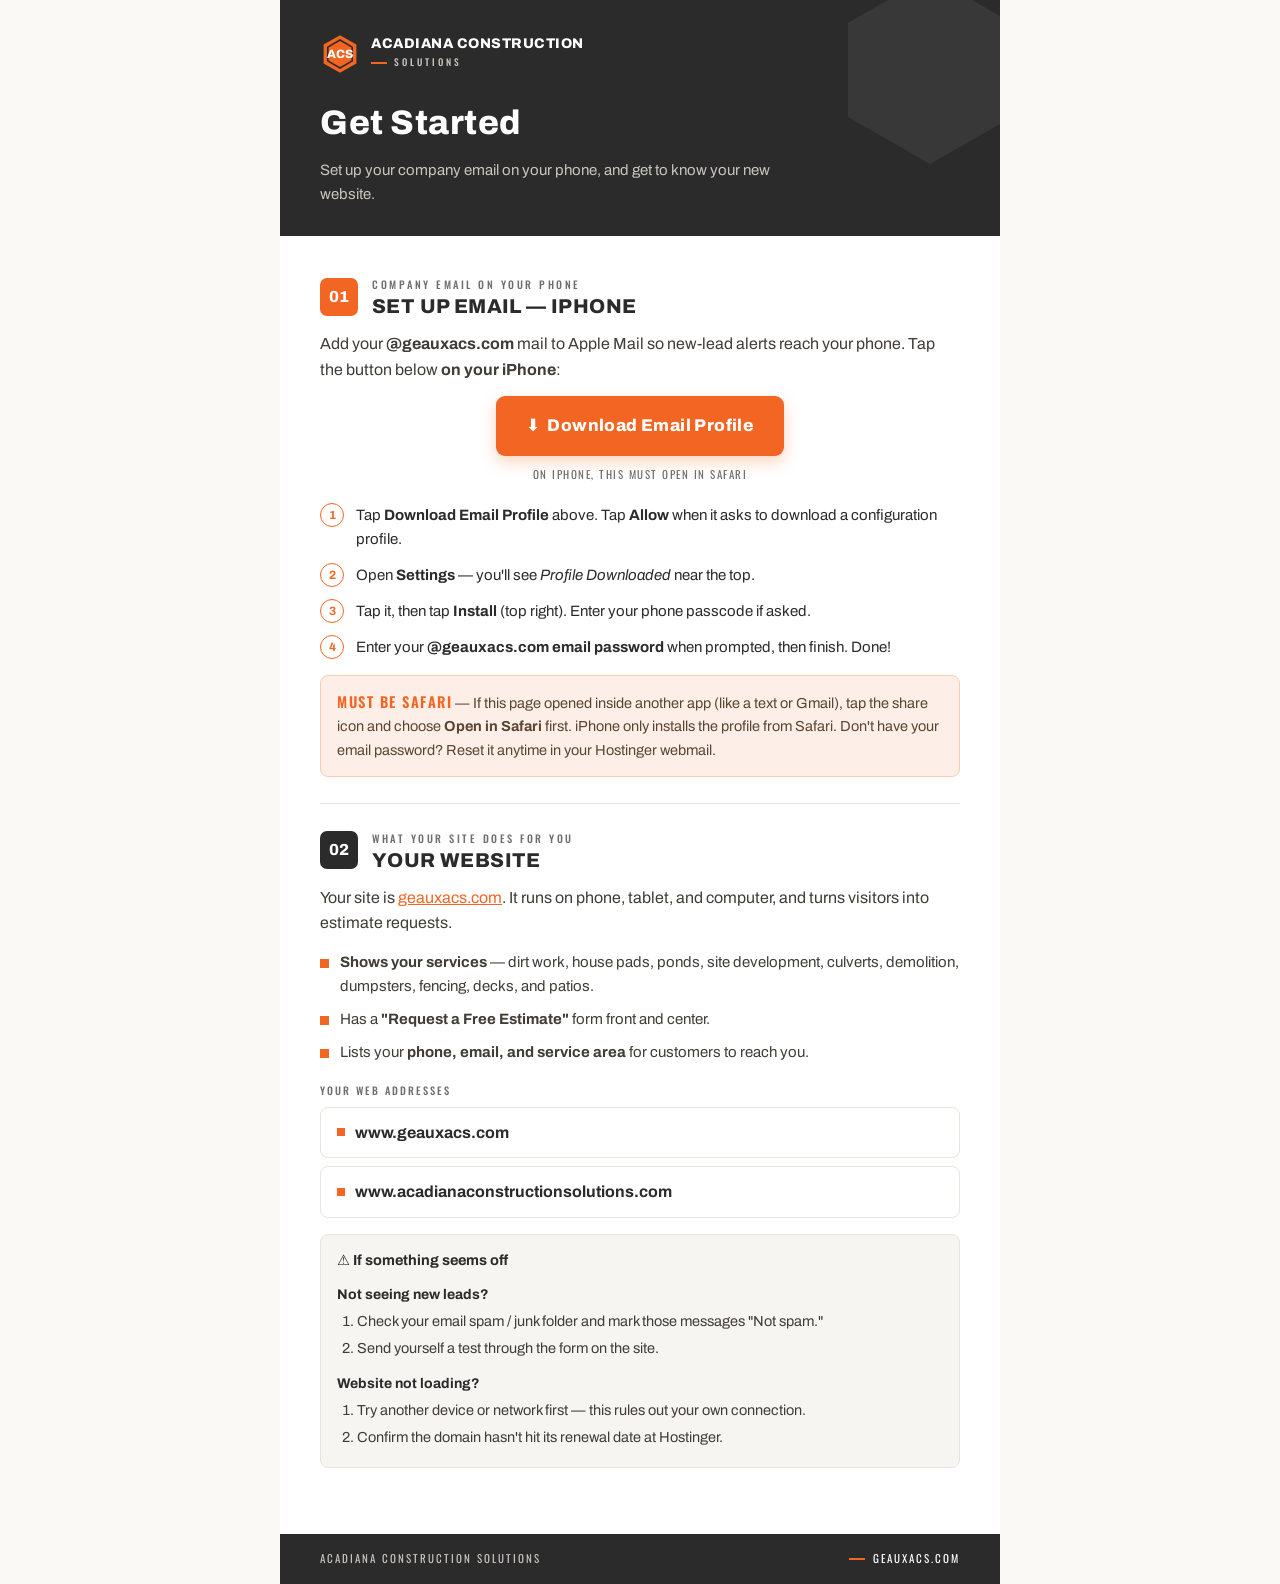
==== get-started/index.html @ 0e59ebaf "Add hosted Get Started page at /get-started Public-safe onboarding page so the customer can open it " ====
<!DOCTYPE html>
<html lang="en">
<head>
<meta charset="utf-8">
<meta name="viewport" content="width=device-width, initial-scale=1.0">
<meta name="robots" content="noindex">
<title>ACS — Get Started</title>
<link rel="preconnect" href="https://fonts.googleapis.com">
<link rel="preconnect" href="https://fonts.gstatic.com" crossorigin>
<link href="https://fonts.googleapis.com/css2?family=Archivo:wght@400;500;600;700;800&family=Oswald:wght@500;600&display=swap" rel="stylesheet">
<style>
  :root{
    --charcoal:#2B2B2B; --steel:#6E6E6E; --concrete:#C9C6BF; --orange:#F26522;
    --bg:#faf9f5; --surface:#ffffff; --line:#e7e4dd; --ink:#2B2B2B; --muted:#6E6E6E;
    --tip:#fdefe7; --tip-line:#f6cdb4;
    --sans:'Archivo','Segoe UI',system-ui,sans-serif;
    --label:'Oswald','Arial Narrow',sans-serif;
  }
  *{margin:0;padding:0;box-sizing:border-box;}
  body{background:var(--bg);color:var(--ink);font-family:var(--sans);line-height:1.6;-webkit-font-smoothing:antialiased;}
  .sheet{max-width:720px;margin:0 auto;background:var(--surface);min-height:100vh;}
  a{color:var(--orange);}

  .head{background:var(--charcoal);color:#fff;padding:34px 40px 30px;position:relative;overflow:hidden;}
  .head .hexwm{position:absolute;right:-30px;top:-30px;width:200px;height:200px;opacity:.06;}
  .brandrow{display:flex;align-items:center;gap:11px;margin-bottom:22px;}
  .brandrow svg.logo{width:40px;height:40px;display:block;}
  .brandrow .bn{font-family:var(--sans);font-weight:800;font-size:14px;letter-spacing:.5px;text-transform:uppercase;line-height:1;}
  .brandrow .bs{display:flex;align-items:center;gap:7px;font-family:var(--label);font-weight:500;font-size:9.5px;letter-spacing:3px;text-transform:uppercase;color:var(--concrete);margin-top:4px;}
  .brandrow .bs::before{content:"";width:16px;height:2px;background:var(--orange);}
  h1{font-family:var(--sans);font-weight:800;font-size:34px;letter-spacing:.5px;margin-bottom:8px;}
  .head p{color:var(--concrete);font-size:15px;max-width:52ch;}

  .body{padding:14px 40px 40px;}
  section{padding:26px 0;border-bottom:1px solid var(--line);}
  section:last-child{border-bottom:none;}
  .sec-head{display:flex;align-items:center;gap:14px;margin-bottom:14px;}
  .num{flex:0 0 auto;width:38px;height:38px;border-radius:7px;display:flex;align-items:center;justify-content:center;font-family:var(--sans);font-weight:800;font-size:16px;color:#fff;}
  .num.o{background:var(--orange);}
  .num.d{background:var(--charcoal);}
  .eyebrow{font-family:var(--label);font-weight:500;font-size:10.5px;letter-spacing:2.5px;text-transform:uppercase;color:var(--steel);}
  h2{font-family:var(--sans);font-weight:800;font-size:20px;letter-spacing:.4px;text-transform:uppercase;color:var(--charcoal);line-height:1.1;margin-top:2px;}
  section > p{margin-bottom:14px;color:#413c36;}

  .mini{font-family:var(--label);font-weight:500;font-size:10.5px;letter-spacing:2px;text-transform:uppercase;color:var(--steel);margin:6px 0 8px;}

  .callout{border:1px solid var(--tip-line);background:var(--tip);border-radius:8px;padding:14px 16px;font-size:14.5px;margin-top:16px;color:#5c4433;}
  .callout .lab{font-family:var(--label);font-weight:600;letter-spacing:1.5px;text-transform:uppercase;color:var(--orange);}
  .callout.neutral{background:#f6f5f2;border-color:var(--line);color:#413c36;}
  .callout.neutral .ttl{font-weight:700;color:var(--charcoal);display:flex;align-items:center;gap:8px;margin-bottom:8px;}
  .callout.neutral h4{font-weight:700;font-size:14px;color:var(--charcoal);margin:12px 0 4px;}
  .callout.neutral ol{margin:0;padding-left:20px;}
  .callout.neutral li{margin-bottom:4px;}

  .profile-cta{display:flex;flex-direction:column;align-items:center;text-align:center;gap:10px;margin:6px 0 20px;}
  .dl-btn{display:inline-flex;align-items:center;gap:10px;background:var(--orange);color:#fff;text-decoration:none;font-weight:800;font-size:17px;letter-spacing:.4px;padding:16px 30px;border-radius:9px;box-shadow:0 6px 16px rgba(242,101,34,.28);}
  .dl-btn:hover{background:#d1521a;}
  .safari-note{font-family:var(--label);font-size:11px;letter-spacing:1.5px;text-transform:uppercase;color:var(--steel);}

  .steps{list-style:none;margin:4px 0 0;display:grid;gap:12px;}
  .steps li{display:flex;gap:12px;align-items:flex-start;font-size:15px;}
  .steps .n{flex:0 0 auto;width:24px;height:24px;border-radius:50%;border:1.5px solid var(--orange);color:var(--orange);font-weight:700;font-size:12px;display:flex;align-items:center;justify-content:center;}

  .blist{list-style:none;margin:6px 0 18px;display:grid;gap:9px;}
  .blist li{position:relative;padding-left:20px;font-size:15px;color:#413c36;}
  .blist li::before{content:"";position:absolute;left:0;top:9px;width:9px;height:9px;background:var(--orange);}
  .addr{display:flex;align-items:center;gap:10px;border:1px solid var(--line);border-radius:8px;padding:12px 16px;margin-bottom:8px;font-weight:700;color:var(--charcoal);text-decoration:none;}
  .addr::before{content:"";width:8px;height:8px;background:var(--orange);flex:0 0 auto;}

  .foot{background:var(--charcoal);color:var(--concrete);padding:16px 40px;display:flex;justify-content:space-between;align-items:center;font-family:var(--label);font-size:11px;letter-spacing:2px;text-transform:uppercase;}
  .foot .r{display:flex;align-items:center;gap:8px;color:#fff;}
  .foot .r::before{content:"";width:16px;height:2px;background:var(--orange);}

  @media (max-width:560px){
    .head,.body,.foot{padding-left:22px;padding-right:22px;}
    h1{font-size:28px;}
    .foot{flex-direction:column;gap:8px;text-align:center;}
  }
</style>
</head>
<body>
<div class="sheet">

  <header class="head">
    <svg class="hexwm" viewBox="0 0 100 100" aria-hidden="true"><polygon points="50,3 91,26.5 91,73.5 50,97 9,73.5 9,26.5" fill="#ffffff"/></svg>
    <div class="brandrow">
      <svg class="logo" viewBox="0 0 100 100" aria-hidden="true">
        <polygon points="50,3 91,26.5 91,73.5 50,97 9,73.5 9,26.5" fill="#F26522"/>
        <polygon points="50,15 80.5,32.75 80.5,67.25 50,85 19.5,67.25 19.5,32.75" fill="none" stroke="#2B2B2B" stroke-width="4"/>
        <text x="50" y="51" font-family="Archivo, Arial, sans-serif" font-size="30" font-weight="800" fill="#ffffff" text-anchor="middle" dominant-baseline="central">ACS</text>
      </svg>
      <div>
        <div class="bn">Acadiana Construction</div>
        <div class="bs">Solutions</div>
      </div>
    </div>
    <h1>Get Started</h1>
    <p>Set up your company email on your phone, and get to know your new website.</p>
  </header>

  <div class="body">

    <!-- 01 EMAIL -->
    <section>
      <div class="sec-head">
        <div class="num o">01</div>
        <div>
          <div class="eyebrow">Company email on your phone</div>
          <h2>Set Up Email — iPhone</h2>
        </div>
      </div>
      <p>Add your <strong>@geauxacs.com</strong> mail to Apple Mail so new-lead alerts reach your phone. Tap the button below <strong>on your iPhone</strong>:</p>

      <div class="profile-cta">
        <a class="dl-btn" href="https://mobileconfig.mail.hostinger.com/mobileconfig/?emailaddress=kleger%40geauxacs.com&amp;name=kleger%40geauxacs.com">⬇&nbsp;&nbsp;Download Email Profile</a>
        <span class="safari-note">On iPhone, this must open in Safari</span>
      </div>

      <ol class="steps">
        <li><span class="n">1</span><span>Tap <strong>Download Email Profile</strong> above. Tap <strong>Allow</strong> when it asks to download a configuration profile.</span></li>
        <li><span class="n">2</span><span>Open <strong>Settings</strong> — you'll see <em>Profile Downloaded</em> near the top.</span></li>
        <li><span class="n">3</span><span>Tap it, then tap <strong>Install</strong> (top right). Enter your phone passcode if asked.</span></li>
        <li><span class="n">4</span><span>Enter your <strong>@geauxacs.com email password</strong> when prompted, then finish. Done!</span></li>
      </ol>

      <div class="callout"><span class="lab">Must be Safari</span> — If this page opened inside another app (like a text or Gmail), tap the share icon and choose <strong>Open in Safari</strong> first. iPhone only installs the profile from Safari. Don't have your email password? Reset it anytime in your Hostinger webmail.</div>
    </section>

    <!-- 02 WEBSITE -->
    <section>
      <div class="sec-head">
        <div class="num d">02</div>
        <div>
          <div class="eyebrow">What your site does for you</div>
          <h2>Your Website</h2>
        </div>
      </div>
      <p>Your site is <a href="https://www.geauxacs.com/">geauxacs.com</a>. It runs on phone, tablet, and computer, and turns visitors into estimate requests.</p>
      <ul class="blist">
        <li><strong>Shows your services</strong> — dirt work, house pads, ponds, site development, culverts, demolition, dumpsters, fencing, decks, and patios.</li>
        <li>Has a <strong>"Request a Free Estimate"</strong> form front and center.</li>
        <li>Lists your <strong>phone, email, and service area</strong> for customers to reach you.</li>
      </ul>
      <div class="mini">Your web addresses</div>
      <a class="addr" href="https://www.geauxacs.com/">www.geauxacs.com</a>
      <a class="addr" href="https://www.acadianaconstructionsolutions.com/">www.acadianaconstructionsolutions.com</a>

      <div class="callout neutral">
        <div class="ttl">⚠ If something seems off</div>
        <h4>Not seeing new leads?</h4>
        <ol>
          <li>Check your email spam / junk folder and mark those messages "Not spam."</li>
          <li>Send yourself a test through the form on the site.</li>
        </ol>
        <h4>Website not loading?</h4>
        <ol>
          <li>Try another device or network first — this rules out your own connection.</li>
          <li>Confirm the domain hasn't hit its renewal date at Hostinger.</li>
        </ol>
      </div>
    </section>

  </div>

  <footer class="foot">
    <span>Acadiana Construction Solutions</span>
    <span class="r">geauxacs.com</span>
  </footer>

</div>
</body>
</html>
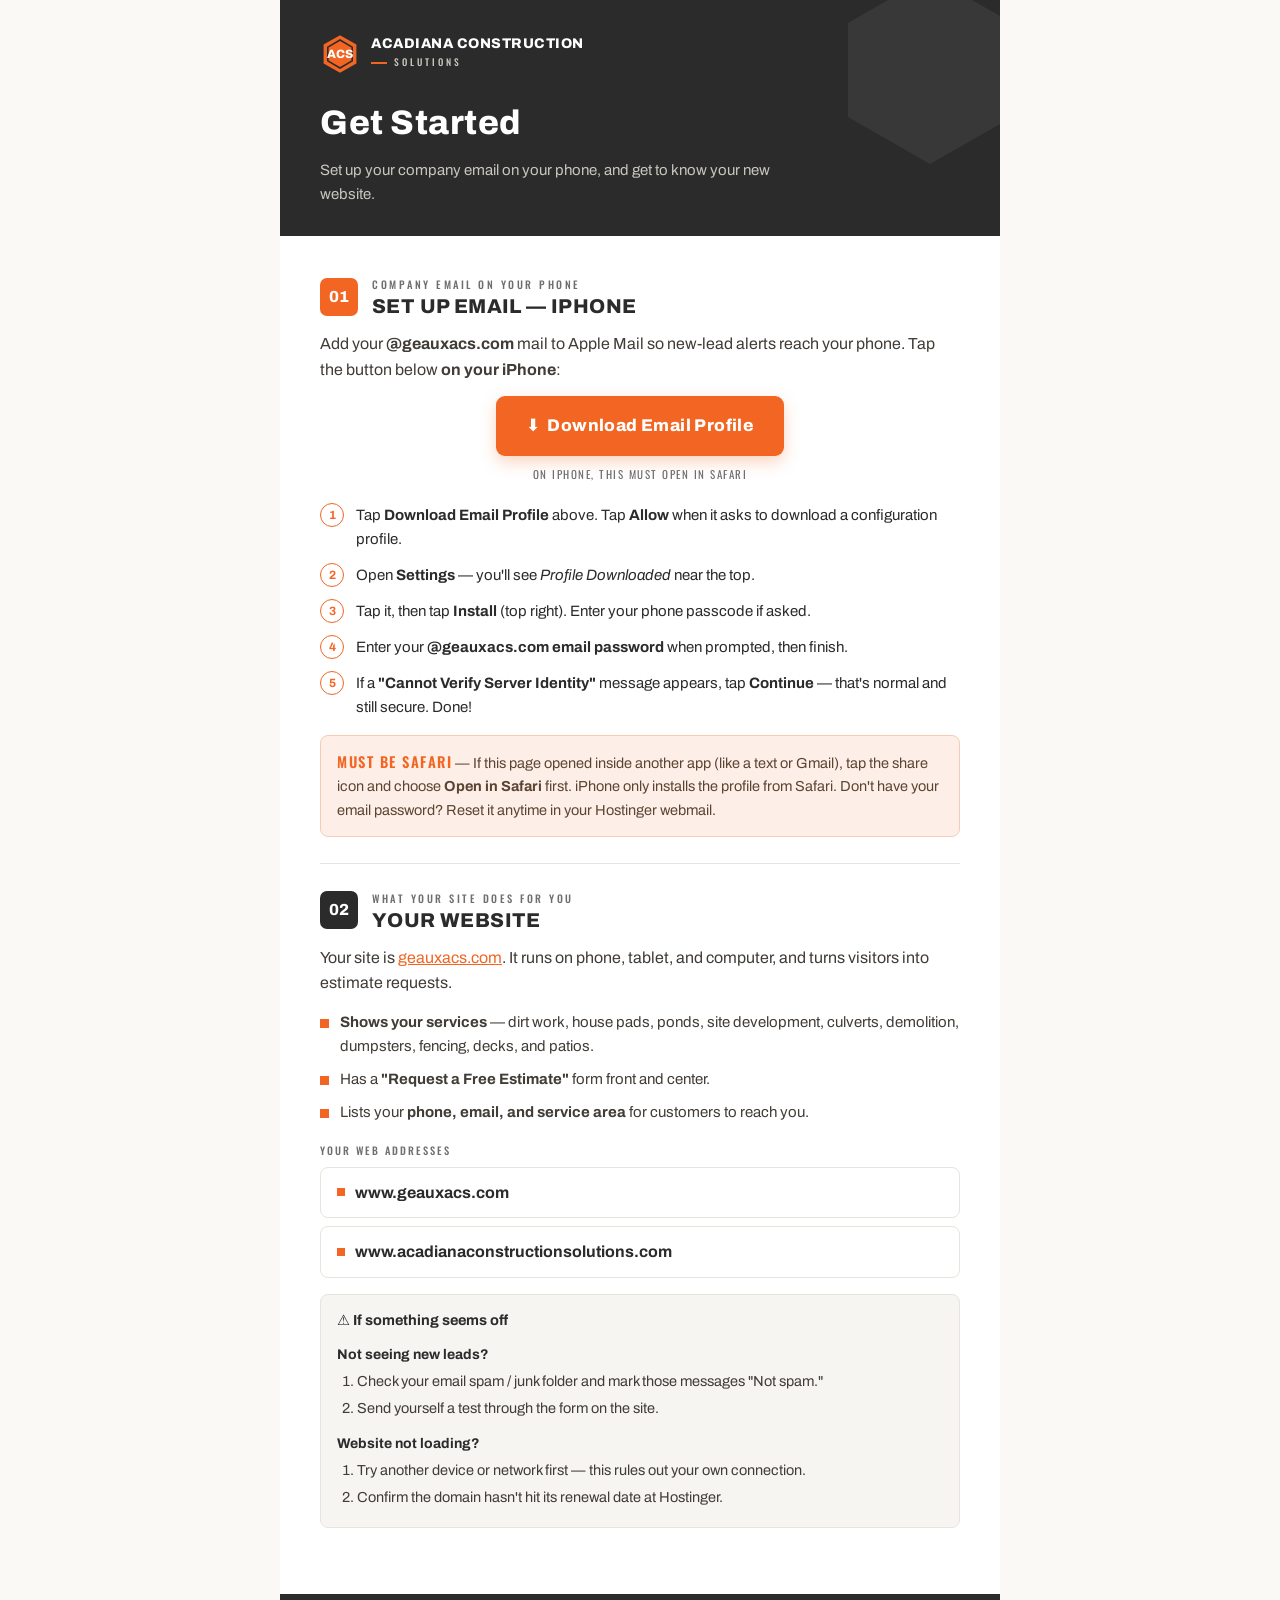
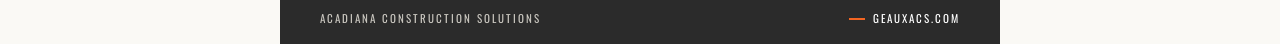
==== commit d29d6968: "Add 'Cannot Verify Server Identity — tap Continue' step to /get-started The Hostinger mail cert does" ====
--- a/get-started/index.html
+++ b/get-started/index.html
@@ -120,7 +120,8 @@
         <li><span class="n">1</span><span>Tap <strong>Download Email Profile</strong> above. Tap <strong>Allow</strong> when it asks to download a configuration profile.</span></li>
         <li><span class="n">2</span><span>Open <strong>Settings</strong> — you'll see <em>Profile Downloaded</em> near the top.</span></li>
         <li><span class="n">3</span><span>Tap it, then tap <strong>Install</strong> (top right). Enter your phone passcode if asked.</span></li>
-        <li><span class="n">4</span><span>Enter your <strong>@geauxacs.com email password</strong> when prompted, then finish. Done!</span></li>
+        <li><span class="n">4</span><span>Enter your <strong>@geauxacs.com email password</strong> when prompted, then finish.</span></li>
+        <li><span class="n">5</span><span>If a <strong>"Cannot Verify Server Identity"</strong> message appears, tap <strong>Continue</strong> — that's normal and still secure. Done!</span></li>
       </ol>
 
       <div class="callout"><span class="lab">Must be Safari</span> — If this page opened inside another app (like a text or Gmail), tap the share icon and choose <strong>Open in Safari</strong> first. iPhone only installs the profile from Safari. Don't have your email password? Reset it anytime in your Hostinger webmail.</div>
